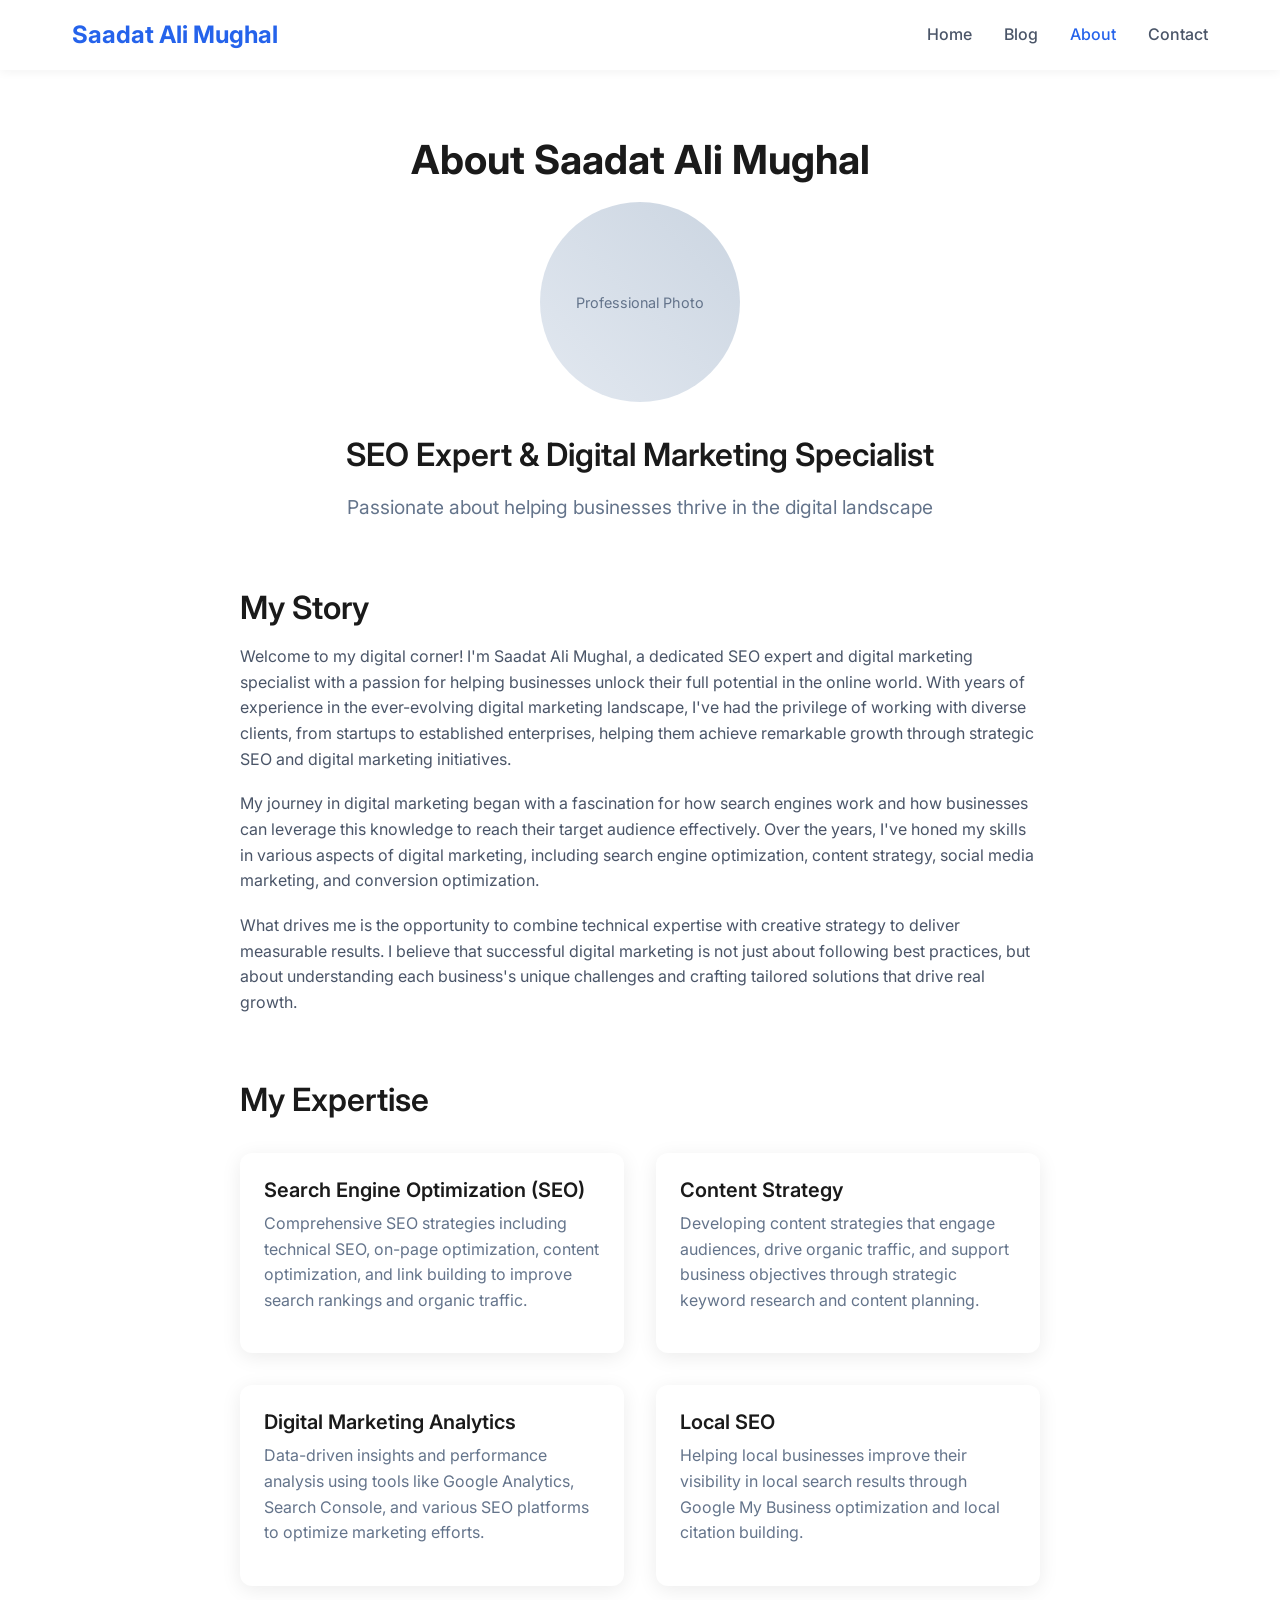
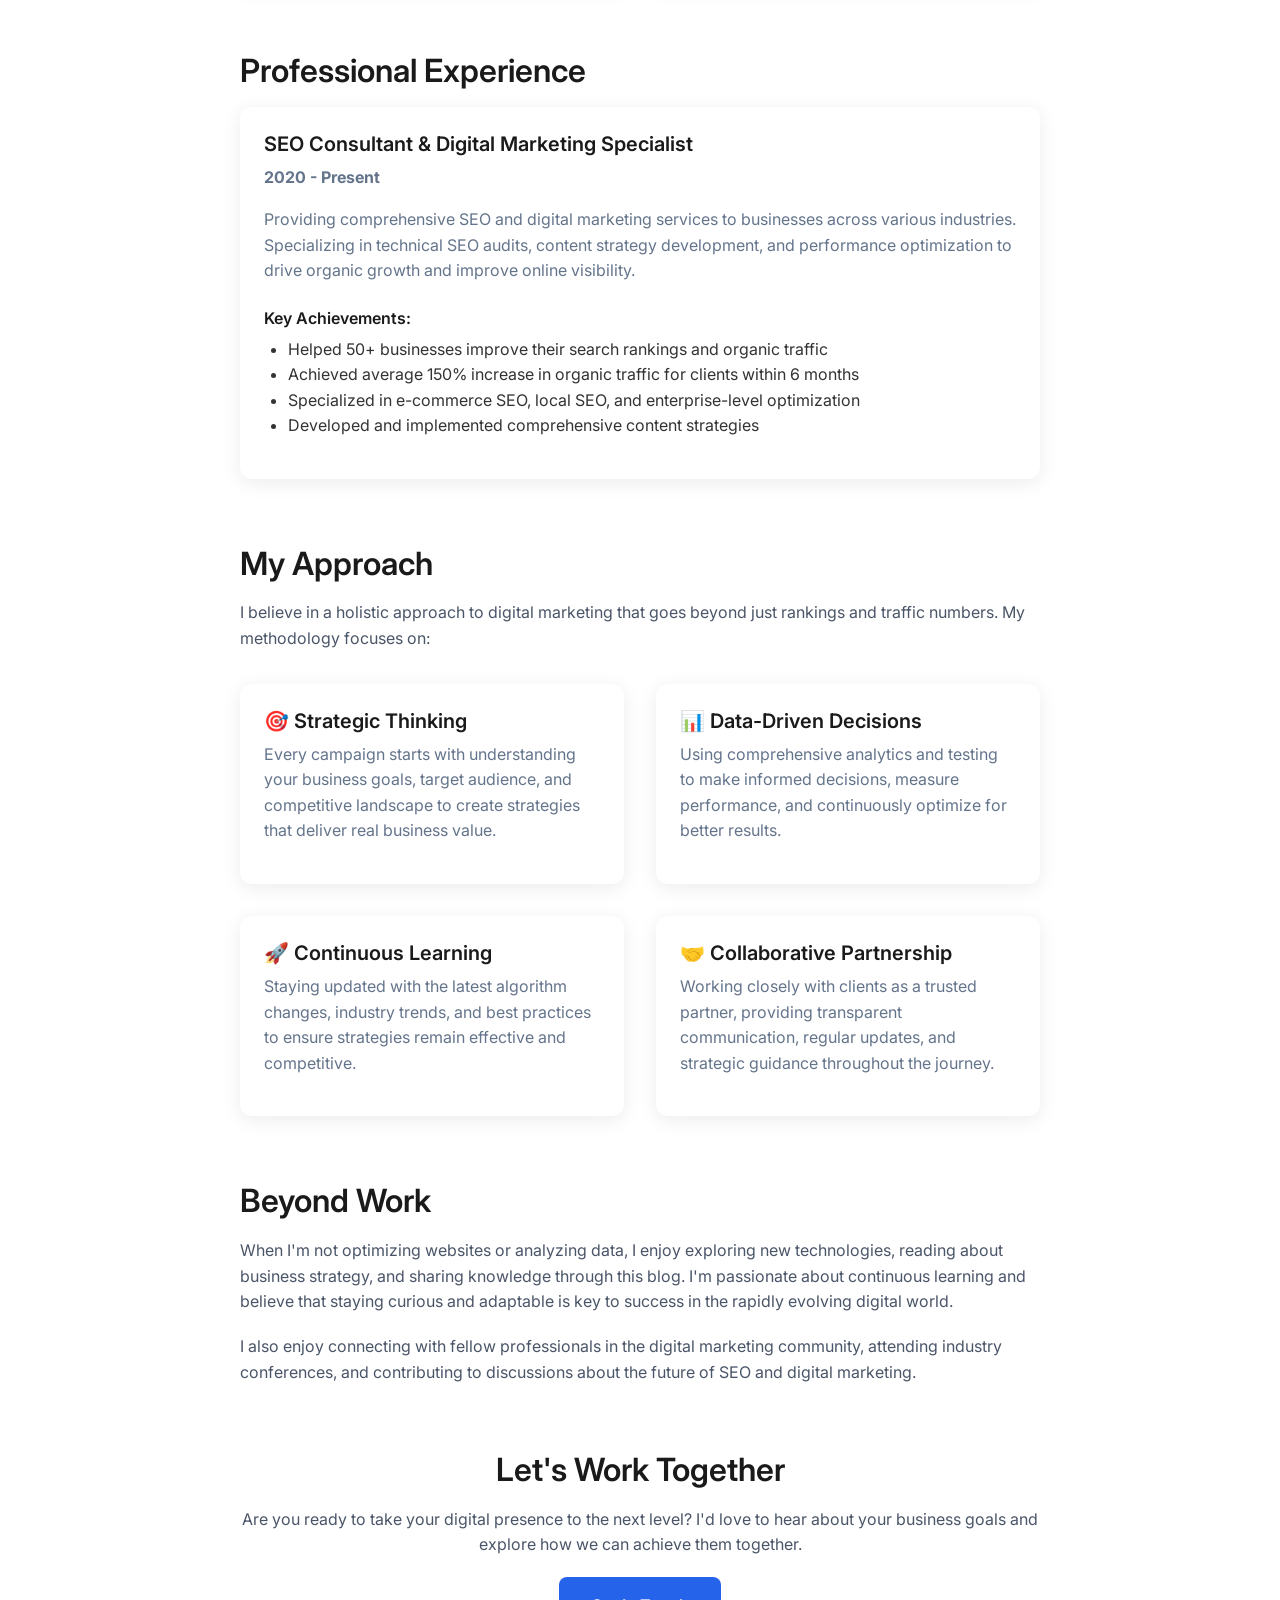
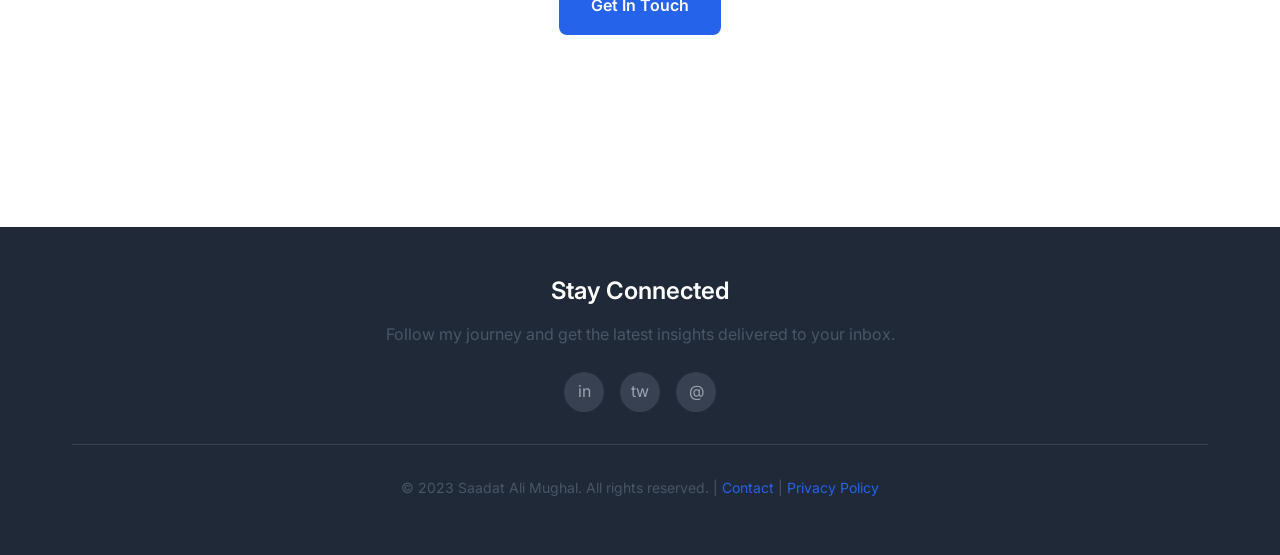
==== about.html @ 96bb64db "Create complete modern blogging website with SEO-friendly structure Co-authored-by: saadatseo <21730" ====
<!DOCTYPE html>
<html lang="en">
<head>
    <meta charset="UTF-8">
    <meta name="viewport" content="width=device-width, initial-scale=1.0">
    <meta name="description" content="About Saadat Ali Mughal - SEO Expert and Digital Marketing Specialist. Learn about my professional journey, expertise, and passion for helping businesses grow online.">
    <meta name="keywords" content="Saadat Ali Mughal, SEO expert, digital marketing specialist, about, professional biography">
    <meta name="author" content="Saadat Ali Mughal">
    
    <!-- Open Graph Meta Tags -->
    <meta property="og:title" content="About Saadat Ali Mughal - SEO Expert & Digital Marketing Specialist">
    <meta property="og:description" content="Learn about my professional journey, expertise in SEO and digital marketing, and passion for helping businesses succeed online.">
    <meta property="og:type" content="profile">
    <meta property="og:url" content="https://saadatseo.com/about.html">
    
    <title>About Saadat Ali Mughal - SEO Expert & Digital Marketing Specialist</title>
    
    <!-- Google Fonts -->
    <link rel="preconnect" href="https://fonts.googleapis.com">
    <link rel="preconnect" href="https://fonts.gstatic.com" crossorigin>
    <link href="https://fonts.googleapis.com/css2?family=Inter:wght@300;400;500;600;700&display=swap" rel="stylesheet">
    
    <!-- CSS -->
    <link rel="stylesheet" href="css/main.css">
    
    <!-- Favicon -->
    <link rel="icon" type="image/x-icon" href="/assets/images/favicon.ico">
</head>
<body>
    <!-- Header -->
    <header class="header">
        <div class="container">
            <div class="header-content">
                <div class="logo">
                    <a href="index.html">Saadat Ali Mughal</a>
                </div>
                <nav class="nav">
                    <a href="index.html">Home</a>
                    <a href="blog/index.html">Blog</a>
                    <a href="about.html" class="active">About</a>
                    <a href="contact.html">Contact</a>
                </nav>
                <button class="menu-toggle" aria-label="Toggle menu">☰</button>
            </div>
        </div>
    </header>

    <!-- Main Content -->
    <main class="main-content">
        <div class="container">
            <div class="content-wrapper">
                <h1 class="text-center">About Saadat Ali Mughal</h1>
                
                <!-- Hero Section -->
                <section class="section">
                    <div class="text-center mb-4">
                        <div style="width: 200px; height: 200px; background: linear-gradient(45deg, #e2e8f0, #cbd5e1); border-radius: 50%; margin: 0 auto 2rem; display: flex; align-items: center; justify-content: center; color: #64748b; font-size: 0.9rem;">
                            Professional Photo
                        </div>
                        <h2>SEO Expert & Digital Marketing Specialist</h2>
                        <p style="font-size: 1.2rem; color: #64748b;">Passionate about helping businesses thrive in the digital landscape</p>
                    </div>
                </section>

                <!-- Biography -->
                <section class="section">
                    <h2>My Story</h2>
                    <p>Welcome to my digital corner! I'm Saadat Ali Mughal, a dedicated SEO expert and digital marketing specialist with a passion for helping businesses unlock their full potential in the online world. With years of experience in the ever-evolving digital marketing landscape, I've had the privilege of working with diverse clients, from startups to established enterprises, helping them achieve remarkable growth through strategic SEO and digital marketing initiatives.</p>
                    
                    <p>My journey in digital marketing began with a fascination for how search engines work and how businesses can leverage this knowledge to reach their target audience effectively. Over the years, I've honed my skills in various aspects of digital marketing, including search engine optimization, content strategy, social media marketing, and conversion optimization.</p>
                    
                    <p>What drives me is the opportunity to combine technical expertise with creative strategy to deliver measurable results. I believe that successful digital marketing is not just about following best practices, but about understanding each business's unique challenges and crafting tailored solutions that drive real growth.</p>
                </section>

                <!-- Expertise -->
                <section class="section">
                    <h2>My Expertise</h2>
                    <div class="blog-grid">
                        <div class="blog-card">
                            <div class="blog-card-content">
                                <h3>Search Engine Optimization (SEO)</h3>
                                <p>Comprehensive SEO strategies including technical SEO, on-page optimization, content optimization, and link building to improve search rankings and organic traffic.</p>
                            </div>
                        </div>
                        
                        <div class="blog-card">
                            <div class="blog-card-content">
                                <h3>Content Strategy</h3>
                                <p>Developing content strategies that engage audiences, drive organic traffic, and support business objectives through strategic keyword research and content planning.</p>
                            </div>
                        </div>
                        
                        <div class="blog-card">
                            <div class="blog-card-content">
                                <h3>Digital Marketing Analytics</h3>
                                <p>Data-driven insights and performance analysis using tools like Google Analytics, Search Console, and various SEO platforms to optimize marketing efforts.</p>
                            </div>
                        </div>
                        
                        <div class="blog-card">
                            <div class="blog-card-content">
                                <h3>Local SEO</h3>
                                <p>Helping local businesses improve their visibility in local search results through Google My Business optimization and local citation building.</p>
                            </div>
                        </div>
                    </div>
                </section>

                <!-- Experience -->
                <section class="section">
                    <h2>Professional Experience</h2>
                    <div class="blog-card">
                        <div class="blog-card-content">
                            <h3>SEO Consultant & Digital Marketing Specialist</h3>
                            <p><strong>2020 - Present</strong></p>
                            <p>Providing comprehensive SEO and digital marketing services to businesses across various industries. Specializing in technical SEO audits, content strategy development, and performance optimization to drive organic growth and improve online visibility.</p>
                            
                            <h4 style="margin-top: 1.5rem; margin-bottom: 0.5rem;">Key Achievements:</h4>
                            <ul style="margin-left: 1.5rem; margin-bottom: 1rem;">
                                <li>Helped 50+ businesses improve their search rankings and organic traffic</li>
                                <li>Achieved average 150% increase in organic traffic for clients within 6 months</li>
                                <li>Specialized in e-commerce SEO, local SEO, and enterprise-level optimization</li>
                                <li>Developed and implemented comprehensive content strategies</li>
                            </ul>
                        </div>
                    </div>
                </section>

                <!-- Philosophy -->
                <section class="section">
                    <h2>My Approach</h2>
                    <p>I believe in a holistic approach to digital marketing that goes beyond just rankings and traffic numbers. My methodology focuses on:</p>
                    
                    <div class="blog-grid">
                        <div class="blog-card">
                            <div class="blog-card-content">
                                <h3>🎯 Strategic Thinking</h3>
                                <p>Every campaign starts with understanding your business goals, target audience, and competitive landscape to create strategies that deliver real business value.</p>
                            </div>
                        </div>
                        
                        <div class="blog-card">
                            <div class="blog-card-content">
                                <h3>📊 Data-Driven Decisions</h3>
                                <p>Using comprehensive analytics and testing to make informed decisions, measure performance, and continuously optimize for better results.</p>
                            </div>
                        </div>
                        
                        <div class="blog-card">
                            <div class="blog-card-content">
                                <h3>🚀 Continuous Learning</h3>
                                <p>Staying updated with the latest algorithm changes, industry trends, and best practices to ensure strategies remain effective and competitive.</p>
                            </div>
                        </div>
                        
                        <div class="blog-card">
                            <div class="blog-card-content">
                                <h3>🤝 Collaborative Partnership</h3>
                                <p>Working closely with clients as a trusted partner, providing transparent communication, regular updates, and strategic guidance throughout the journey.</p>
                            </div>
                        </div>
                    </div>
                </section>

                <!-- Personal Interests -->
                <section class="section">
                    <h2>Beyond Work</h2>
                    <p>When I'm not optimizing websites or analyzing data, I enjoy exploring new technologies, reading about business strategy, and sharing knowledge through this blog. I'm passionate about continuous learning and believe that staying curious and adaptable is key to success in the rapidly evolving digital world.</p>
                    
                    <p>I also enjoy connecting with fellow professionals in the digital marketing community, attending industry conferences, and contributing to discussions about the future of SEO and digital marketing.</p>
                </section>

                <!-- Call to Action -->
                <section class="section text-center">
                    <h2>Let's Work Together</h2>
                    <p>Are you ready to take your digital presence to the next level? I'd love to hear about your business goals and explore how we can achieve them together.</p>
                    <a href="contact.html" class="cta-button">Get In Touch</a>
                </section>
            </div>
        </div>
    </main>

    <!-- Footer -->
    <footer class="footer">
        <div class="container">
            <div class="footer-content">
                <h3>Stay Connected</h3>
                <p>Follow my journey and get the latest insights delivered to your inbox.</p>
                
                <div class="social-links">
                    <a href="https://linkedin.com/in/saadatseo" target="_blank" aria-label="LinkedIn">in</a>
                    <a href="https://twitter.com/saadatseo" target="_blank" aria-label="Twitter">tw</a>
                    <a href="mailto:contact@saadatseo.com" aria-label="Email">@</a>
                </div>
                
                <div class="footer-bottom">
                    <p>&copy; 2023 Saadat Ali Mughal. All rights reserved. | <a href="contact.html">Contact</a> | <a href="#">Privacy Policy</a></p>
                </div>
            </div>
        </div>
    </footer>

    <!-- JavaScript -->
    <script src="js/main.js"></script>
</body>
</html>
---- css/main.css ----
/* Modern Blogging Website CSS for Saadat Ali Mughal */

/* CSS Reset and Base Styles */
* {
    margin: 0;
    padding: 0;
    box-sizing: border-box;
}

html {
    font-size: 16px;
    scroll-behavior: smooth;
}

body {
    font-family: 'Inter', -apple-system, BlinkMacSystemFont, 'Segoe UI', Roboto, sans-serif;
    line-height: 1.6;
    color: #333;
    background-color: #ffffff;
}

/* Typography */
h1, h2, h3, h4, h5, h6 {
    font-weight: 600;
    line-height: 1.3;
    margin-bottom: 1rem;
    color: #1a1a1a;
}

h1 {
    font-size: 2.5rem;
    font-weight: 700;
}

h2 {
    font-size: 2rem;
}

h3 {
    font-size: 1.5rem;
}

p {
    margin-bottom: 1.2rem;
    color: #4a5568;
}

a {
    color: #2563eb;
    text-decoration: none;
    transition: color 0.3s ease;
}

a:hover {
    color: #1d4ed8;
}

/* Container and Layout */
.container {
    max-width: 1200px;
    margin: 0 auto;
    padding: 0 2rem;
}

.content-wrapper {
    max-width: 800px;
    margin: 0 auto;
}

/* Header */
.header {
    background: #ffffff;
    box-shadow: 0 2px 10px rgba(0, 0, 0, 0.05);
    position: sticky;
    top: 0;
    z-index: 100;
}

.header-content {
    display: flex;
    justify-content: space-between;
    align-items: center;
    padding: 1rem 0;
}

.logo {
    font-size: 1.5rem;
    font-weight: 700;
    color: #1a1a1a;
}

.nav {
    display: flex;
    gap: 2rem;
}

.nav a {
    color: #4a5568;
    font-weight: 500;
    transition: color 0.3s ease;
}

.nav a:hover,
.nav a.active {
    color: #2563eb;
}

/* Mobile Menu */
.menu-toggle {
    display: none;
    background: none;
    border: none;
    font-size: 1.5rem;
    cursor: pointer;
    color: #4a5568;
}

/* Hero Section */
.hero {
    padding: 4rem 0;
    text-align: center;
    background: linear-gradient(135deg, #f8fafc 0%, #e2e8f0 100%);
}

.hero h1 {
    margin-bottom: 1.5rem;
    color: #1a1a1a;
}

.hero p {
    font-size: 1.25rem;
    margin-bottom: 2rem;
    color: #64748b;
}

.cta-button {
    display: inline-block;
    background: #2563eb;
    color: white;
    padding: 1rem 2rem;
    border-radius: 0.5rem;
    font-weight: 600;
    transition: background 0.3s ease;
}

.cta-button:hover {
    background: #1d4ed8;
    color: white;
}

/* Main Content */
.main-content {
    padding: 4rem 0;
}

.section {
    margin-bottom: 4rem;
}

/* Blog Grid */
.blog-grid {
    display: grid;
    grid-template-columns: repeat(auto-fit, minmax(300px, 1fr));
    gap: 2rem;
    margin-top: 2rem;
}

.blog-card {
    background: white;
    border-radius: 0.75rem;
    box-shadow: 0 4px 20px rgba(0, 0, 0, 0.08);
    overflow: hidden;
    transition: transform 0.3s ease, box-shadow 0.3s ease;
}

.blog-card:hover {
    transform: translateY(-5px);
    box-shadow: 0 8px 30px rgba(0, 0, 0, 0.12);
}

.blog-card-image {
    width: 100%;
    height: 200px;
    background: linear-gradient(45deg, #f8fafc, #e2e8f0);
    display: flex;
    align-items: center;
    justify-content: center;
    color: #64748b;
    font-size: 0.9rem;
}

.blog-card-content {
    padding: 1.5rem;
}

.blog-card h3 {
    margin-bottom: 0.5rem;
    font-size: 1.25rem;
}

.blog-card p {
    color: #64748b;
    margin-bottom: 1rem;
}

.blog-meta {
    display: flex;
    justify-content: space-between;
    align-items: center;
    font-size: 0.875rem;
    color: #94a3b8;
}

.category-tag {
    background: #e2e8f0;
    color: #475569;
    padding: 0.25rem 0.75rem;
    border-radius: 1rem;
    font-size: 0.75rem;
    font-weight: 500;
}

/* Category Colors */
.category-tech { background: #dbeafe; color: #1e40af; }
.category-lifestyle { background: #fef3c7; color: #92400e; }
.category-business { background: #d1fae5; color: #065f46; }
.category-personal { background: #ede9fe; color: #6b21a8; }

/* Contact Form */
.contact-form {
    max-width: 600px;
    margin: 0 auto;
}

.form-group {
    margin-bottom: 1.5rem;
}

.form-group label {
    display: block;
    margin-bottom: 0.5rem;
    font-weight: 500;
    color: #374151;
}

.form-control {
    width: 100%;
    padding: 0.75rem;
    border: 2px solid #e5e7eb;
    border-radius: 0.5rem;
    font-size: 1rem;
    transition: border-color 0.3s ease;
}

.form-control:focus {
    outline: none;
    border-color: #2563eb;
}

textarea.form-control {
    resize: vertical;
    min-height: 120px;
}

.btn {
    background: #2563eb;
    color: white;
    padding: 0.75rem 2rem;
    border: none;
    border-radius: 0.5rem;
    font-size: 1rem;
    font-weight: 600;
    cursor: pointer;
    transition: background 0.3s ease;
}

.btn:hover {
    background: #1d4ed8;
}

/* Footer */
.footer {
    background: #1f2937;
    color: #9ca3af;
    padding: 3rem 0 2rem;
    margin-top: 4rem;
}

.footer-content {
    text-align: center;
}

.footer h3 {
    color: white;
    margin-bottom: 1rem;
}

.footer p {
    margin-bottom: 1.5rem;
}

.social-links {
    display: flex;
    justify-content: center;
    gap: 1rem;
    margin-bottom: 2rem;
}

.social-links a {
    display: inline-block;
    width: 40px;
    height: 40px;
    background: #374151;
    border-radius: 50%;
    display: flex;
    align-items: center;
    justify-content: center;
    color: #9ca3af;
    transition: background 0.3s ease;
}

.social-links a:hover {
    background: #2563eb;
    color: white;
}

.footer-bottom {
    border-top: 1px solid #374151;
    margin-top: 2rem;
    padding-top: 2rem;
    text-align: center;
    font-size: 0.875rem;
}

/* Responsive Design */
@media (max-width: 768px) {
    .container {
        padding: 0 1rem;
    }
    
    .header-content {
        flex-wrap: wrap;
    }
    
    .nav {
        display: none;
        width: 100%;
        flex-direction: column;
        gap: 1rem;
        padding-top: 1rem;
    }
    
    .nav.active {
        display: flex;
    }
    
    .menu-toggle {
        display: block;
    }
    
    .hero {
        padding: 2rem 0;
    }
    
    .hero h1 {
        font-size: 2rem;
    }
    
    .hero p {
        font-size: 1.1rem;
    }
    
    .main-content {
        padding: 2rem 0;
    }
    
    .blog-grid {
        grid-template-columns: 1fr;
        gap: 1.5rem;
    }
    
    .social-links {
        flex-wrap: wrap;
    }
}

@media (max-width: 480px) {
    .hero h1 {
        font-size: 1.75rem;
    }
    
    h1 {
        font-size: 2rem;
    }
    
    h2 {
        font-size: 1.5rem;
    }
    
    .blog-card-content {
        padding: 1rem;
    }
}

/* Utility Classes */
.text-center { text-align: center; }
.mb-2 { margin-bottom: 1rem; }
.mb-4 { margin-bottom: 2rem; }
.mt-4 { margin-top: 2rem; }
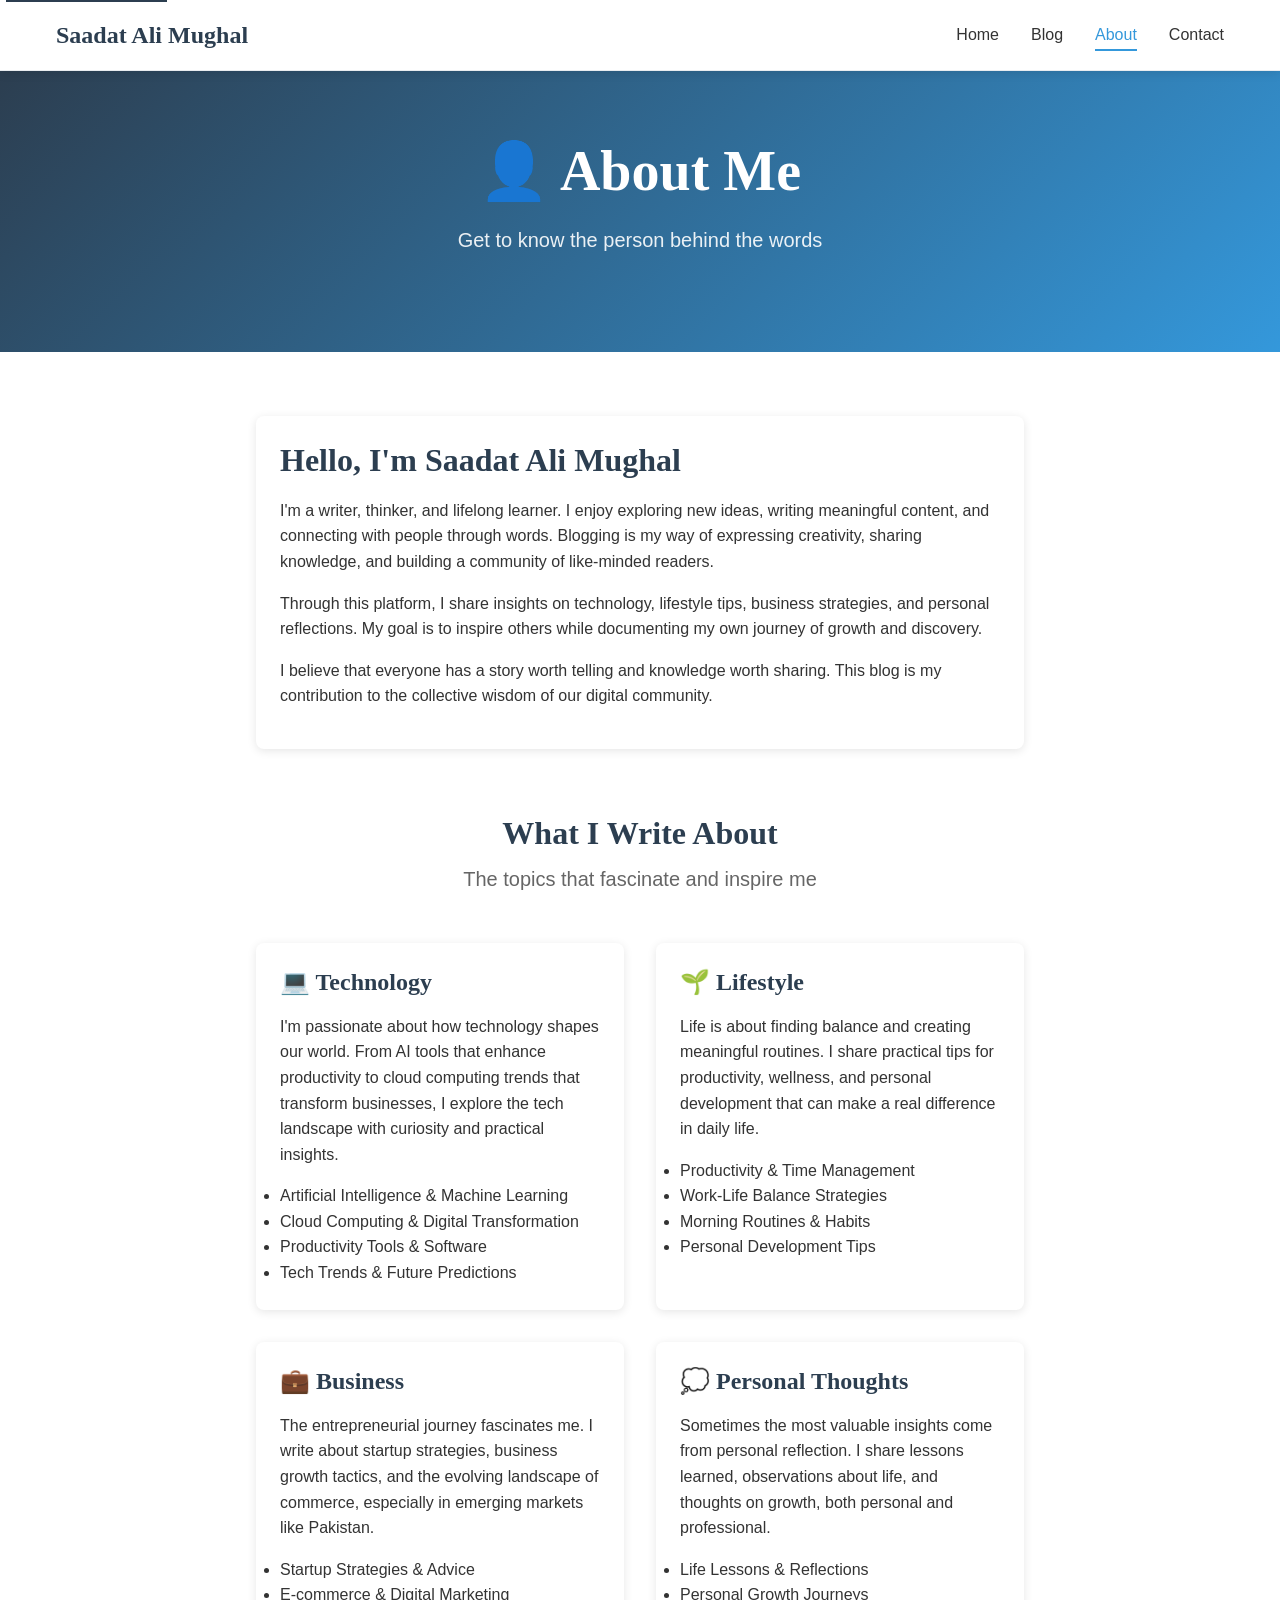
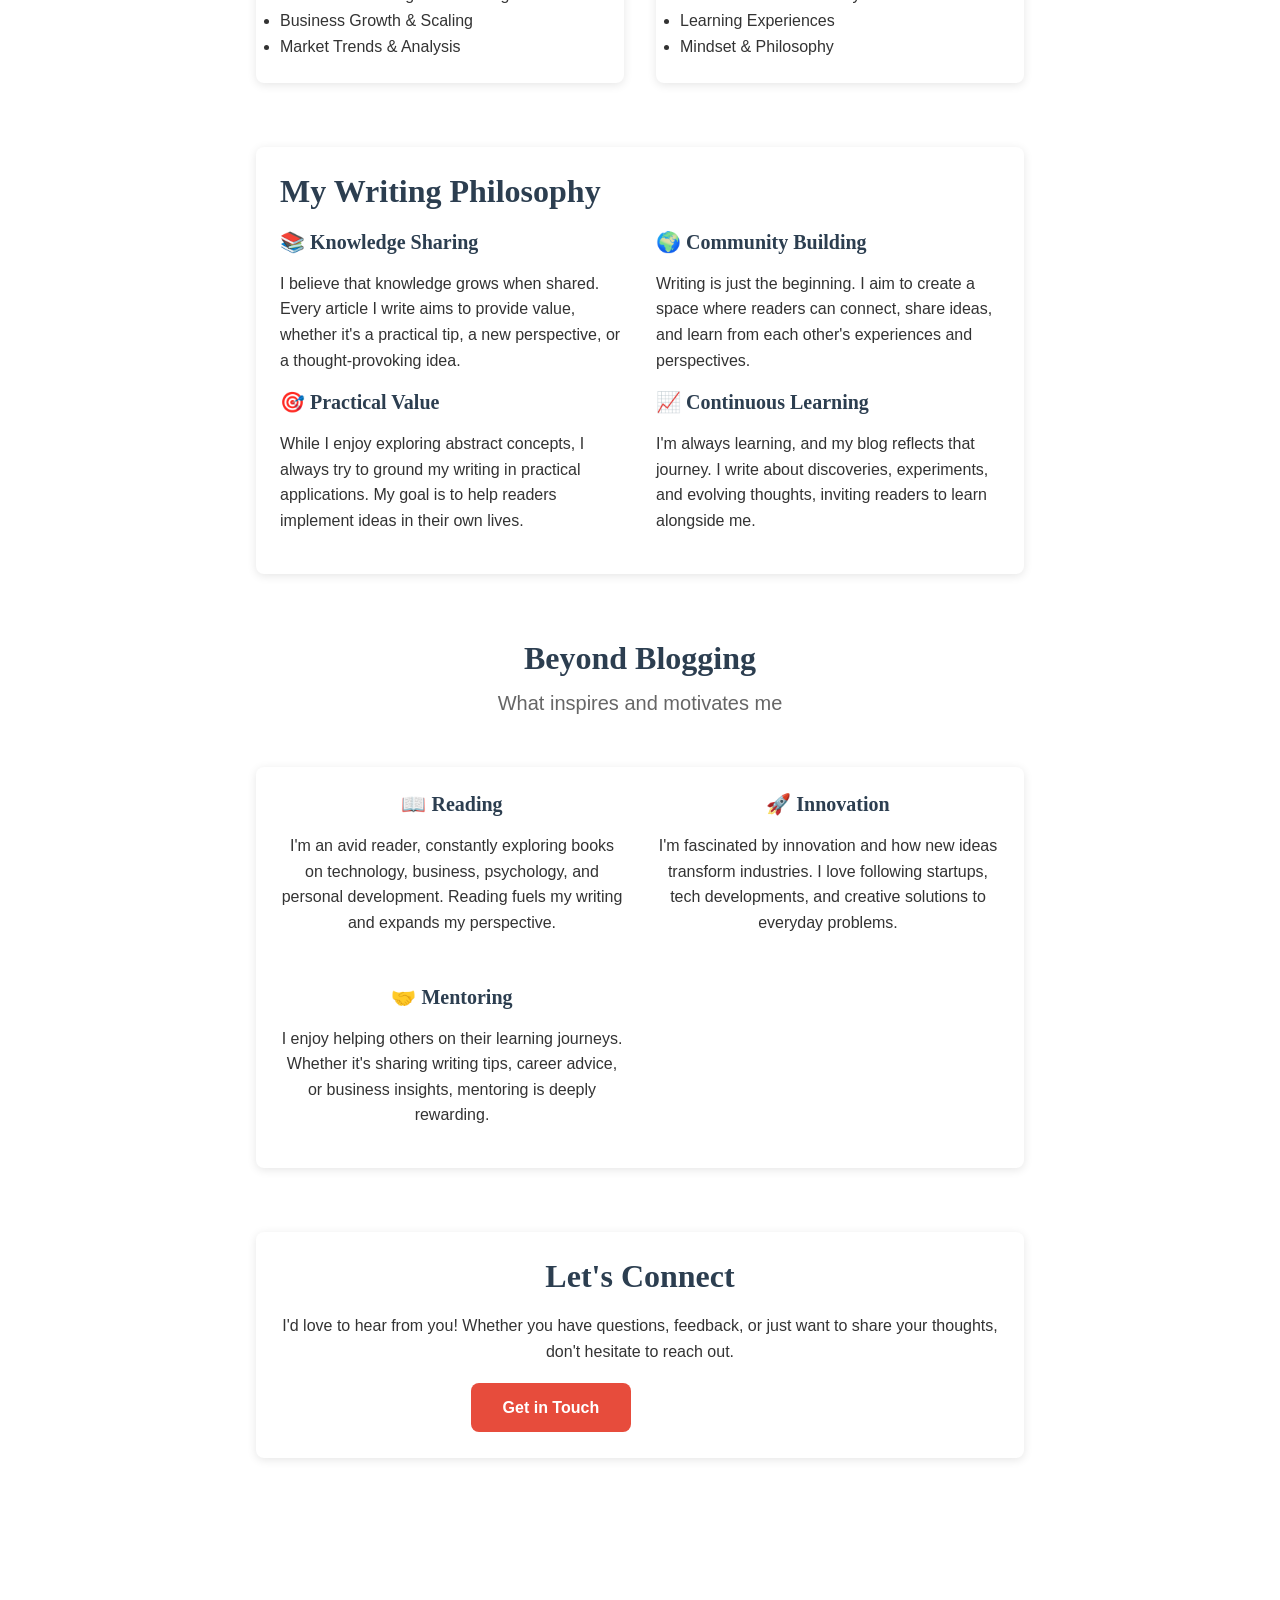
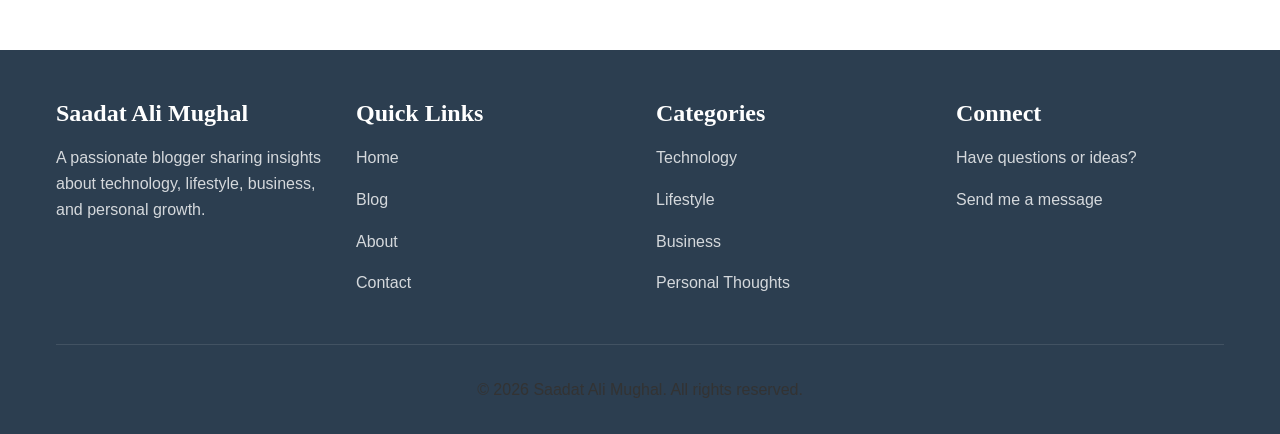
==== commit 3aa60542: "Complete modern blogging website for Saadat Ali Mughal Co-authored-by: saadatseo <217303013+saadatse" ====
--- a/about.html
+++ b/about.html
@@ -3,180 +3,203 @@
 <head>
     <meta charset="UTF-8">
     <meta name="viewport" content="width=device-width, initial-scale=1.0">
-    <meta name="description" content="About Saadat Ali Mughal - SEO Expert and Digital Marketing Specialist. Learn about my professional journey, expertise, and passion for helping businesses grow online.">
-    <meta name="keywords" content="Saadat Ali Mughal, SEO expert, digital marketing specialist, about, professional biography">
+    <meta name="description" content="Learn about Saadat Ali Mughal - A writer, thinker, and lifelong learner passionate about sharing knowledge and building community through blogging.">
+    <meta name="keywords" content="Saadat Ali Mughal, about, biography, writer, blogger, Pakistan">
     <meta name="author" content="Saadat Ali Mughal">
     
     <!-- Open Graph Meta Tags -->
-    <meta property="og:title" content="About Saadat Ali Mughal - SEO Expert & Digital Marketing Specialist">
-    <meta property="og:description" content="Learn about my professional journey, expertise in SEO and digital marketing, and passion for helping businesses succeed online.">
-    <meta property="og:type" content="profile">
-    <meta property="og:url" content="https://saadatseo.com/about.html">
-    
-    <title>About Saadat Ali Mughal - SEO Expert & Digital Marketing Specialist</title>
-    
-    <!-- Google Fonts -->
-    <link rel="preconnect" href="https://fonts.googleapis.com">
-    <link rel="preconnect" href="https://fonts.gstatic.com" crossorigin>
-    <link href="https://fonts.googleapis.com/css2?family=Inter:wght@300;400;500;600;700&display=swap" rel="stylesheet">
-    
-    <!-- CSS -->
-    <link rel="stylesheet" href="css/main.css">
-    
-    <!-- Favicon -->
-    <link rel="icon" type="image/x-icon" href="/assets/images/favicon.ico">
+    <meta property="og:title" content="👤 About Saadat Ali Mughal">
+    <meta property="og:description" content="Learn about Saadat Ali Mughal - A writer, thinker, and lifelong learner passionate about sharing knowledge and building community.">
+    <meta property="og:type" content="website">
+    
+    <!-- Twitter Card Meta Tags -->
+    <meta name="twitter:card" content="summary">
+    <meta name="twitter:title" content="👤 About Saadat Ali Mughal">
+    <meta name="twitter:description" content="Learn about Saadat Ali Mughal - A writer, thinker, and lifelong learner passionate about sharing knowledge and building community.">
+    
+    <title>👤 About Me - Saadat Ali Mughal</title>
+    <link rel="stylesheet" href="css/style.css">
 </head>
 <body>
+    <!-- Skip to main content for accessibility -->
+    <a href="#main" class="skip-link">Skip to main content</a>
+    
     <!-- Header -->
     <header class="header">
         <div class="container">
-            <div class="header-content">
-                <div class="logo">
-                    <a href="index.html">Saadat Ali Mughal</a>
-                </div>
-                <nav class="nav">
-                    <a href="index.html">Home</a>
-                    <a href="blog/index.html">Blog</a>
-                    <a href="about.html" class="active">About</a>
-                    <a href="contact.html">Contact</a>
-                </nav>
-                <button class="menu-toggle" aria-label="Toggle menu">☰</button>
-            </div>
+            <nav class="nav">
+                <a href="index.html" class="logo">Saadat Ali Mughal</a>
+                
+                <!-- Mobile menu toggle -->
+                <button class="nav-toggle" aria-label="Toggle mobile menu">
+                    <span></span>
+                    <span></span>
+                    <span></span>
+                </button>
+                
+                <!-- Navigation menu -->
+                <ul class="nav-menu">
+                    <li><a href="index.html" class="nav-link">Home</a></li>
+                    <li><a href="blog.html" class="nav-link">Blog</a></li>
+                    <li><a href="about.html" class="nav-link">About</a></li>
+                    <li><a href="contact.html" class="nav-link">Contact</a></li>
+                </ul>
+            </nav>
         </div>
     </header>
 
+    <!-- Hero Section -->
+    <section class="hero">
+        <div class="container">
+            <h1>👤 About Me</h1>
+            <p>Get to know the person behind the words</p>
+        </div>
+    </section>
+
     <!-- Main Content -->
-    <main class="main-content">
-        <div class="container">
-            <div class="content-wrapper">
-                <h1 class="text-center">About Saadat Ali Mughal</h1>
-                
-                <!-- Hero Section -->
-                <section class="section">
-                    <div class="text-center mb-4">
-                        <div style="width: 200px; height: 200px; background: linear-gradient(45deg, #e2e8f0, #cbd5e1); border-radius: 50%; margin: 0 auto 2rem; display: flex; align-items: center; justify-content: center; color: #64748b; font-size: 0.9rem;">
-                            Professional Photo
-                        </div>
-                        <h2>SEO Expert & Digital Marketing Specialist</h2>
-                        <p style="font-size: 1.2rem; color: #64748b;">Passionate about helping businesses thrive in the digital landscape</p>
-                    </div>
-                </section>
-
-                <!-- Biography -->
-                <section class="section">
-                    <h2>My Story</h2>
-                    <p>Welcome to my digital corner! I'm Saadat Ali Mughal, a dedicated SEO expert and digital marketing specialist with a passion for helping businesses unlock their full potential in the online world. With years of experience in the ever-evolving digital marketing landscape, I've had the privilege of working with diverse clients, from startups to established enterprises, helping them achieve remarkable growth through strategic SEO and digital marketing initiatives.</p>
+    <main id="main" class="main">
+        <div class="container-sm">
+            <!-- Bio Section -->
+            <section class="section">
+                <div class="card">
+                    <div class="card-body">
+                        <h2>Hello, I'm Saadat Ali Mughal</h2>
+                        <p>I'm a writer, thinker, and lifelong learner. I enjoy exploring new ideas, writing meaningful content, and connecting with people through words. Blogging is my way of expressing creativity, sharing knowledge, and building a community of like-minded readers.</p>
+                        
+                        <p>Through this platform, I share insights on technology, lifestyle tips, business strategies, and personal reflections. My goal is to inspire others while documenting my own journey of growth and discovery.</p>
+                        
+                        <p>I believe that everyone has a story worth telling and knowledge worth sharing. This blog is my contribution to the collective wisdom of our digital community.</p>
+                    </div>
+                </div>
+            </section>
+
+            <!-- What I Write About -->
+            <section class="section">
+                <div class="section-title">
+                    <h2>What I Write About</h2>
+                    <p class="section-subtitle">The topics that fascinate and inspire me</p>
+                </div>
+                
+                <div class="grid grid-2">
+                    <div class="card">
+                        <div class="card-body">
+                            <h3>💻 Technology</h3>
+                            <p>I'm passionate about how technology shapes our world. From AI tools that enhance productivity to cloud computing trends that transform businesses, I explore the tech landscape with curiosity and practical insights.</p>
+                            <ul>
+                                <li>Artificial Intelligence & Machine Learning</li>
+                                <li>Cloud Computing & Digital Transformation</li>
+                                <li>Productivity Tools & Software</li>
+                                <li>Tech Trends & Future Predictions</li>
+                            </ul>
+                        </div>
+                    </div>
                     
-                    <p>My journey in digital marketing began with a fascination for how search engines work and how businesses can leverage this knowledge to reach their target audience effectively. Over the years, I've honed my skills in various aspects of digital marketing, including search engine optimization, content strategy, social media marketing, and conversion optimization.</p>
+                    <div class="card">
+                        <div class="card-body">
+                            <h3>🌱 Lifestyle</h3>
+                            <p>Life is about finding balance and creating meaningful routines. I share practical tips for productivity, wellness, and personal development that can make a real difference in daily life.</p>
+                            <ul>
+                                <li>Productivity & Time Management</li>
+                                <li>Work-Life Balance Strategies</li>
+                                <li>Morning Routines & Habits</li>
+                                <li>Personal Development Tips</li>
+                            </ul>
+                        </div>
+                    </div>
                     
-                    <p>What drives me is the opportunity to combine technical expertise with creative strategy to deliver measurable results. I believe that successful digital marketing is not just about following best practices, but about understanding each business's unique challenges and crafting tailored solutions that drive real growth.</p>
-                </section>
-
-                <!-- Expertise -->
-                <section class="section">
-                    <h2>My Expertise</h2>
-                    <div class="blog-grid">
-                        <div class="blog-card">
-                            <div class="blog-card-content">
-                                <h3>Search Engine Optimization (SEO)</h3>
-                                <p>Comprehensive SEO strategies including technical SEO, on-page optimization, content optimization, and link building to improve search rankings and organic traffic.</p>
-                            </div>
-                        </div>
-                        
-                        <div class="blog-card">
-                            <div class="blog-card-content">
-                                <h3>Content Strategy</h3>
-                                <p>Developing content strategies that engage audiences, drive organic traffic, and support business objectives through strategic keyword research and content planning.</p>
-                            </div>
-                        </div>
-                        
-                        <div class="blog-card">
-                            <div class="blog-card-content">
-                                <h3>Digital Marketing Analytics</h3>
-                                <p>Data-driven insights and performance analysis using tools like Google Analytics, Search Console, and various SEO platforms to optimize marketing efforts.</p>
-                            </div>
-                        </div>
-                        
-                        <div class="blog-card">
-                            <div class="blog-card-content">
-                                <h3>Local SEO</h3>
-                                <p>Helping local businesses improve their visibility in local search results through Google My Business optimization and local citation building.</p>
-                            </div>
-                        </div>
-                    </div>
-                </section>
-
-                <!-- Experience -->
-                <section class="section">
-                    <h2>Professional Experience</h2>
-                    <div class="blog-card">
-                        <div class="blog-card-content">
-                            <h3>SEO Consultant & Digital Marketing Specialist</h3>
-                            <p><strong>2020 - Present</strong></p>
-                            <p>Providing comprehensive SEO and digital marketing services to businesses across various industries. Specializing in technical SEO audits, content strategy development, and performance optimization to drive organic growth and improve online visibility.</p>
-                            
-                            <h4 style="margin-top: 1.5rem; margin-bottom: 0.5rem;">Key Achievements:</h4>
-                            <ul style="margin-left: 1.5rem; margin-bottom: 1rem;">
-                                <li>Helped 50+ businesses improve their search rankings and organic traffic</li>
-                                <li>Achieved average 150% increase in organic traffic for clients within 6 months</li>
-                                <li>Specialized in e-commerce SEO, local SEO, and enterprise-level optimization</li>
-                                <li>Developed and implemented comprehensive content strategies</li>
-                            </ul>
-                        </div>
-                    </div>
-                </section>
-
-                <!-- Philosophy -->
-                <section class="section">
-                    <h2>My Approach</h2>
-                    <p>I believe in a holistic approach to digital marketing that goes beyond just rankings and traffic numbers. My methodology focuses on:</p>
+                    <div class="card">
+                        <div class="card-body">
+                            <h3>💼 Business</h3>
+                            <p>The entrepreneurial journey fascinates me. I write about startup strategies, business growth tactics, and the evolving landscape of commerce, especially in emerging markets like Pakistan.</p>
+                            <ul>
+                                <li>Startup Strategies & Advice</li>
+                                <li>E-commerce & Digital Marketing</li>
+                                <li>Business Growth & Scaling</li>
+                                <li>Market Trends & Analysis</li>
+                            </ul>
+                        </div>
+                    </div>
                     
-                    <div class="blog-grid">
-                        <div class="blog-card">
-                            <div class="blog-card-content">
-                                <h3>🎯 Strategic Thinking</h3>
-                                <p>Every campaign starts with understanding your business goals, target audience, and competitive landscape to create strategies that deliver real business value.</p>
-                            </div>
-                        </div>
-                        
-                        <div class="blog-card">
-                            <div class="blog-card-content">
-                                <h3>📊 Data-Driven Decisions</h3>
-                                <p>Using comprehensive analytics and testing to make informed decisions, measure performance, and continuously optimize for better results.</p>
-                            </div>
-                        </div>
-                        
-                        <div class="blog-card">
-                            <div class="blog-card-content">
-                                <h3>🚀 Continuous Learning</h3>
-                                <p>Staying updated with the latest algorithm changes, industry trends, and best practices to ensure strategies remain effective and competitive.</p>
-                            </div>
-                        </div>
-                        
-                        <div class="blog-card">
-                            <div class="blog-card-content">
-                                <h3>🤝 Collaborative Partnership</h3>
-                                <p>Working closely with clients as a trusted partner, providing transparent communication, regular updates, and strategic guidance throughout the journey.</p>
-                            </div>
-                        </div>
-                    </div>
-                </section>
-
-                <!-- Personal Interests -->
-                <section class="section">
-                    <h2>Beyond Work</h2>
-                    <p>When I'm not optimizing websites or analyzing data, I enjoy exploring new technologies, reading about business strategy, and sharing knowledge through this blog. I'm passionate about continuous learning and believe that staying curious and adaptable is key to success in the rapidly evolving digital world.</p>
-                    
-                    <p>I also enjoy connecting with fellow professionals in the digital marketing community, attending industry conferences, and contributing to discussions about the future of SEO and digital marketing.</p>
-                </section>
-
-                <!-- Call to Action -->
-                <section class="section text-center">
-                    <h2>Let's Work Together</h2>
-                    <p>Are you ready to take your digital presence to the next level? I'd love to hear about your business goals and explore how we can achieve them together.</p>
-                    <a href="contact.html" class="cta-button">Get In Touch</a>
-                </section>
-            </div>
+                    <div class="card">
+                        <div class="card-body">
+                            <h3>💭 Personal Thoughts</h3>
+                            <p>Sometimes the most valuable insights come from personal reflection. I share lessons learned, observations about life, and thoughts on growth, both personal and professional.</p>
+                            <ul>
+                                <li>Life Lessons & Reflections</li>
+                                <li>Personal Growth Journeys</li>
+                                <li>Learning Experiences</li>
+                                <li>Mindset & Philosophy</li>
+                            </ul>
+                        </div>
+                    </div>
+                </div>
+            </section>
+
+            <!-- My Philosophy -->
+            <section class="section">
+                <div class="card">
+                    <div class="card-body">
+                        <h2>My Writing Philosophy</h2>
+                        <div class="grid grid-2">
+                            <div>
+                                <h4>📚 Knowledge Sharing</h4>
+                                <p>I believe that knowledge grows when shared. Every article I write aims to provide value, whether it's a practical tip, a new perspective, or a thought-provoking idea.</p>
+                                
+                                <h4>🎯 Practical Value</h4>
+                                <p>While I enjoy exploring abstract concepts, I always try to ground my writing in practical applications. My goal is to help readers implement ideas in their own lives.</p>
+                            </div>
+                            <div>
+                                <h4>🌍 Community Building</h4>
+                                <p>Writing is just the beginning. I aim to create a space where readers can connect, share ideas, and learn from each other's experiences and perspectives.</p>
+                                
+                                <h4>📈 Continuous Learning</h4>
+                                <p>I'm always learning, and my blog reflects that journey. I write about discoveries, experiments, and evolving thoughts, inviting readers to learn alongside me.</p>
+                            </div>
+                        </div>
+                    </div>
+                </div>
+            </section>
+
+            <!-- Personal Interests -->
+            <section class="section">
+                <div class="section-title">
+                    <h2>Beyond Blogging</h2>
+                    <p class="section-subtitle">What inspires and motivates me</p>
+                </div>
+                
+                <div class="card">
+                    <div class="card-body">
+                        <div class="grid grid-3">
+                            <div class="text-center">
+                                <h4>📖 Reading</h4>
+                                <p>I'm an avid reader, constantly exploring books on technology, business, psychology, and personal development. Reading fuels my writing and expands my perspective.</p>
+                            </div>
+                            <div class="text-center">
+                                <h4>🚀 Innovation</h4>
+                                <p>I'm fascinated by innovation and how new ideas transform industries. I love following startups, tech developments, and creative solutions to everyday problems.</p>
+                            </div>
+                            <div class="text-center">
+                                <h4>🤝 Mentoring</h4>
+                                <p>I enjoy helping others on their learning journeys. Whether it's sharing writing tips, career advice, or business insights, mentoring is deeply rewarding.</p>
+                            </div>
+                        </div>
+                    </div>
+                </div>
+            </section>
+
+            <!-- Call to Action -->
+            <section class="section">
+                <div class="card">
+                    <div class="card-body text-center">
+                        <h2>Let's Connect</h2>
+                        <p>I'd love to hear from you! Whether you have questions, feedback, or just want to share your thoughts, don't hesitate to reach out.</p>
+                        <div class="hero-buttons">
+                            <a href="contact.html" class="btn">Get in Touch</a>
+                            <a href="blog.html" class="btn btn-secondary">Read My Blog</a>
+                        </div>
+                    </div>
+                </div>
+            </section>
         </div>
     </main>
 
@@ -184,23 +207,40 @@
     <footer class="footer">
         <div class="container">
             <div class="footer-content">
-                <h3>Stay Connected</h3>
-                <p>Follow my journey and get the latest insights delivered to your inbox.</p>
-                
-                <div class="social-links">
-                    <a href="https://linkedin.com/in/saadatseo" target="_blank" aria-label="LinkedIn">in</a>
-                    <a href="https://twitter.com/saadatseo" target="_blank" aria-label="Twitter">tw</a>
-                    <a href="mailto:contact@saadatseo.com" aria-label="Email">@</a>
-                </div>
-                
-                <div class="footer-bottom">
-                    <p>&copy; 2023 Saadat Ali Mughal. All rights reserved. | <a href="contact.html">Contact</a> | <a href="#">Privacy Policy</a></p>
+                <div class="footer-section">
+                    <h3>Saadat Ali Mughal</h3>
+                    <p>A passionate blogger sharing insights about technology, lifestyle, business, and personal growth.</p>
+                </div>
+                
+                <div class="footer-section">
+                    <h3>Quick Links</h3>
+                    <p><a href="index.html">Home</a></p>
+                    <p><a href="blog.html">Blog</a></p>
+                    <p><a href="about.html">About</a></p>
+                    <p><a href="contact.html">Contact</a></p>
+                </div>
+                
+                <div class="footer-section">
+                    <h3>Categories</h3>
+                    <p><a href="blog.html#tech">Technology</a></p>
+                    <p><a href="blog.html#lifestyle">Lifestyle</a></p>
+                    <p><a href="blog.html#business">Business</a></p>
+                    <p><a href="blog.html#thoughts">Personal Thoughts</a></p>
+                </div>
+                
+                <div class="footer-section">
+                    <h3>Connect</h3>
+                    <p>Have questions or ideas?</p>
+                    <p><a href="contact.html">Send me a message</a></p>
                 </div>
             </div>
+            
+            <div class="footer-bottom">
+                <p>&copy; <span id="current-year">2025</span> Saadat Ali Mughal. All rights reserved.</p>
+            </div>
         </div>
     </footer>
 
-    <!-- JavaScript -->
     <script src="js/main.js"></script>
 </body>
 </html>
--- a/css/style.css
+++ b/css/style.css
@@ -0,0 +1,591 @@
+/* Modern CSS Reset and Base Styles */
+*, *::before, *::after {
+    box-sizing: border-box;
+}
+
+* {
+    margin: 0;
+    padding: 0;
+}
+
+body {
+    line-height: 1.6;
+    -webkit-font-smoothing: antialiased;
+}
+
+img, picture, video, canvas, svg {
+    display: block;
+    max-width: 100%;
+}
+
+input, button, textarea, select {
+    font: inherit;
+}
+
+/* CSS Custom Properties */
+:root {
+    --primary-color: #2c3e50;
+    --secondary-color: #3498db;
+    --accent-color: #e74c3c;
+    --text-color: #333;
+    --text-light: #666;
+    --bg-color: #ffffff;
+    --bg-light: #f8f9fa;
+    --border-color: #e9ecef;
+    --shadow: 0 2px 10px rgba(0, 0, 0, 0.1);
+    --shadow-hover: 0 4px 20px rgba(0, 0, 0, 0.15);
+    --border-radius: 8px;
+    --transition: all 0.3s ease;
+    
+    /* Typography */
+    --font-primary: 'Segoe UI', Tahoma, Geneva, Verdana, sans-serif;
+    --font-heading: Georgia, 'Times New Roman', serif;
+    --font-size-xs: 0.875rem;
+    --font-size-sm: 1rem;
+    --font-size-md: 1.125rem;
+    --font-size-lg: 1.25rem;
+    --font-size-xl: 1.5rem;
+    --font-size-2xl: 2rem;
+    --font-size-3xl: 2.5rem;
+}
+
+/* Base Typography */
+body {
+    font-family: var(--font-primary);
+    font-size: var(--font-size-sm);
+    color: var(--text-color);
+    background-color: var(--bg-color);
+}
+
+h1, h2, h3, h4, h5, h6 {
+    font-family: var(--font-heading);
+    font-weight: 600;
+    line-height: 1.3;
+    margin-bottom: 1rem;
+    color: var(--primary-color);
+}
+
+h1 { font-size: var(--font-size-3xl); }
+h2 { font-size: var(--font-size-2xl); }
+h3 { font-size: var(--font-size-xl); }
+h4 { font-size: var(--font-size-lg); }
+
+p {
+    margin-bottom: 1rem;
+    color: var(--text-color);
+}
+
+a {
+    color: var(--secondary-color);
+    text-decoration: none;
+    transition: var(--transition);
+}
+
+a:hover {
+    color: var(--primary-color);
+    text-decoration: underline;
+}
+
+/* Layout Components */
+.container {
+    max-width: 1200px;
+    margin: 0 auto;
+    padding: 0 1rem;
+}
+
+.container-sm {
+    max-width: 800px;
+    margin: 0 auto;
+    padding: 0 1rem;
+}
+
+/* Header */
+.header {
+    background-color: var(--bg-color);
+    border-bottom: 1px solid var(--border-color);
+    position: sticky;
+    top: 0;
+    z-index: 1000;
+    box-shadow: var(--shadow);
+}
+
+.nav {
+    display: flex;
+    justify-content: space-between;
+    align-items: center;
+    padding: 1rem 0;
+}
+
+.logo {
+    font-family: var(--font-heading);
+    font-size: var(--font-size-xl);
+    font-weight: 700;
+    color: var(--primary-color);
+}
+
+.nav-menu {
+    display: flex;
+    list-style: none;
+    gap: 2rem;
+}
+
+.nav-link {
+    color: var(--text-color);
+    font-weight: 500;
+    padding: 0.5rem 0;
+    position: relative;
+}
+
+.nav-link:hover {
+    color: var(--secondary-color);
+    text-decoration: none;
+}
+
+.nav-link.active {
+    color: var(--secondary-color);
+}
+
+.nav-link.active::after {
+    content: '';
+    position: absolute;
+    bottom: 0;
+    left: 0;
+    width: 100%;
+    height: 2px;
+    background-color: var(--secondary-color);
+}
+
+/* Mobile Menu Toggle */
+.nav-toggle {
+    display: none;
+    flex-direction: column;
+    cursor: pointer;
+    padding: 0.5rem;
+}
+
+.nav-toggle span {
+    width: 25px;
+    height: 3px;
+    background-color: var(--text-color);
+    margin: 3px 0;
+    transition: var(--transition);
+}
+
+/* Hero Section */
+.hero {
+    background: linear-gradient(135deg, var(--primary-color) 0%, var(--secondary-color) 100%);
+    color: white;
+    padding: 4rem 0;
+    text-align: center;
+}
+
+.hero h1 {
+    color: white;
+    margin-bottom: 1rem;
+    font-size: clamp(2rem, 5vw, 3.5rem);
+}
+
+.hero p {
+    font-size: var(--font-size-lg);
+    color: rgba(255, 255, 255, 0.9);
+    max-width: 600px;
+    margin: 0 auto 2rem;
+}
+
+.btn {
+    display: inline-block;
+    padding: 0.75rem 2rem;
+    background-color: var(--accent-color);
+    color: white;
+    border: none;
+    border-radius: var(--border-radius);
+    font-weight: 600;
+    cursor: pointer;
+    transition: var(--transition);
+    text-decoration: none;
+}
+
+.btn:hover {
+    background-color: #c0392b;
+    transform: translateY(-2px);
+    box-shadow: var(--shadow-hover);
+    text-decoration: none;
+    color: white;
+}
+
+.btn-secondary {
+    background-color: transparent;
+    border: 2px solid white;
+    color: white;
+}
+
+.btn-secondary:hover {
+    background-color: white;
+    color: var(--secondary-color);
+}
+
+/* Main Content */
+.main {
+    padding: 4rem 0;
+}
+
+.section {
+    margin-bottom: 4rem;
+}
+
+.section-title {
+    text-align: center;
+    margin-bottom: 3rem;
+}
+
+.section-title h2 {
+    margin-bottom: 0.5rem;
+}
+
+.section-subtitle {
+    color: var(--text-light);
+    font-size: var(--font-size-lg);
+}
+
+/* Card Components */
+.card {
+    background-color: var(--bg-color);
+    border-radius: var(--border-radius);
+    box-shadow: var(--shadow);
+    overflow: hidden;
+    transition: var(--transition);
+}
+
+.card:hover {
+    box-shadow: var(--shadow-hover);
+    transform: translateY(-4px);
+}
+
+.card-body {
+    padding: 1.5rem;
+}
+
+.card-title {
+    font-size: var(--font-size-lg);
+    margin-bottom: 0.5rem;
+}
+
+.card-meta {
+    color: var(--text-light);
+    font-size: var(--font-size-xs);
+    margin-bottom: 1rem;
+}
+
+.card-excerpt {
+    color: var(--text-light);
+    margin-bottom: 1rem;
+}
+
+/* Grid System */
+.grid {
+    display: grid;
+    gap: 2rem;
+}
+
+.grid-2 {
+    grid-template-columns: repeat(auto-fit, minmax(300px, 1fr));
+}
+
+.grid-3 {
+    grid-template-columns: repeat(auto-fit, minmax(250px, 1fr));
+}
+
+.grid-4 {
+    grid-template-columns: repeat(auto-fit, minmax(200px, 1fr));
+}
+
+/* Blog Categories */
+.categories {
+    display: flex;
+    flex-wrap: wrap;
+    gap: 1rem;
+    margin-bottom: 2rem;
+    justify-content: center;
+}
+
+.category-tag {
+    padding: 0.5rem 1rem;
+    background-color: var(--bg-light);
+    border: 1px solid var(--border-color);
+    border-radius: 20px;
+    color: var(--text-color);
+    font-size: var(--font-size-xs);
+    transition: var(--transition);
+}
+
+.category-tag:hover,
+.category-tag.active {
+    background-color: var(--secondary-color);
+    color: white;
+    text-decoration: none;
+}
+
+/* Forms */
+.form-group {
+    margin-bottom: 1.5rem;
+}
+
+.form-label {
+    display: block;
+    margin-bottom: 0.5rem;
+    font-weight: 600;
+    color: var(--text-color);
+}
+
+.form-input,
+.form-textarea {
+    width: 100%;
+    padding: 0.75rem;
+    border: 1px solid var(--border-color);
+    border-radius: var(--border-radius);
+    font-size: var(--font-size-sm);
+    transition: var(--transition);
+}
+
+.form-input:focus,
+.form-textarea:focus {
+    outline: none;
+    border-color: var(--secondary-color);
+    box-shadow: 0 0 0 3px rgba(52, 152, 219, 0.1);
+}
+
+.form-textarea {
+    resize: vertical;
+    min-height: 120px;
+}
+
+/* Footer */
+.footer {
+    background-color: var(--primary-color);
+    color: white;
+    padding: 3rem 0 1rem;
+    margin-top: 4rem;
+}
+
+.footer-content {
+    display: grid;
+    grid-template-columns: repeat(auto-fit, minmax(250px, 1fr));
+    gap: 2rem;
+    margin-bottom: 2rem;
+}
+
+.footer-section h3 {
+    color: white;
+    margin-bottom: 1rem;
+}
+
+.footer-section p,
+.footer-section a {
+    color: rgba(255, 255, 255, 0.8);
+}
+
+.footer-section a:hover {
+    color: white;
+}
+
+.footer-bottom {
+    text-align: center;
+    padding-top: 2rem;
+    border-top: 1px solid rgba(255, 255, 255, 0.1);
+    color: rgba(255, 255, 255, 0.6);
+}
+
+/* Utility Classes */
+.text-center { text-align: center; }
+.text-left { text-align: left; }
+.text-right { text-align: right; }
+
+.mb-1 { margin-bottom: 0.25rem; }
+.mb-2 { margin-bottom: 0.5rem; }
+.mb-3 { margin-bottom: 1rem; }
+.mb-4 { margin-bottom: 2rem; }
+
+.mt-1 { margin-top: 0.25rem; }
+.mt-2 { margin-top: 0.5rem; }
+.mt-3 { margin-top: 1rem; }
+.mt-4 { margin-top: 2rem; }
+
+/* Responsive Design */
+@media (max-width: 768px) {
+    .nav-menu {
+        position: fixed;
+        top: 100%;
+        left: 0;
+        width: 100%;
+        background-color: var(--bg-color);
+        flex-direction: column;
+        gap: 0;
+        padding: 1rem;
+        box-shadow: var(--shadow);
+        transform: translateY(-100%);
+        opacity: 0;
+        visibility: hidden;
+        transition: var(--transition);
+    }
+    
+    .nav-menu.active {
+        transform: translateY(0);
+        opacity: 1;
+        visibility: visible;
+    }
+    
+    .nav-menu li {
+        border-bottom: 1px solid var(--border-color);
+    }
+    
+    .nav-menu li:last-child {
+        border-bottom: none;
+    }
+    
+    .nav-link {
+        display: block;
+        padding: 1rem 0;
+    }
+    
+    .nav-toggle {
+        display: flex;
+    }
+    
+    .hero {
+        padding: 2rem 0;
+    }
+    
+    .main {
+        padding: 2rem 0;
+    }
+    
+    .grid {
+        gap: 1rem;
+    }
+    
+    .categories {
+        justify-content: flex-start;
+    }
+    
+    .container,
+    .container-sm {
+        padding: 0 1rem;
+    }
+}
+
+@media (max-width: 480px) {
+    .hero h1 {
+        font-size: 2rem;
+    }
+    
+    .hero p {
+        font-size: var(--font-size-sm);
+    }
+    
+    .section-title h2 {
+        font-size: var(--font-size-xl);
+    }
+    
+    .card-body {
+        padding: 1rem;
+    }
+    
+    .btn {
+        padding: 0.5rem 1.5rem;
+    }
+}
+
+/* Blog Post Styles */
+.post-header {
+    text-align: center;
+    margin-bottom: 3rem;
+    padding-bottom: 2rem;
+    border-bottom: 1px solid var(--border-color);
+}
+
+.post-title {
+    font-size: clamp(1.5rem, 4vw, 2.5rem);
+    margin-bottom: 1rem;
+}
+
+.post-meta {
+    color: var(--text-light);
+    font-size: var(--font-size-sm);
+}
+
+.post-content {
+    line-height: 1.7;
+    font-size: var(--font-size-md);
+}
+
+.post-content h2,
+.post-content h3 {
+    margin-top: 2rem;
+    margin-bottom: 1rem;
+}
+
+.post-content p {
+    margin-bottom: 1.5rem;
+}
+
+.post-content ul,
+.post-content ol {
+    margin-bottom: 1.5rem;
+    padding-left: 2rem;
+}
+
+.post-content li {
+    margin-bottom: 0.5rem;
+}
+
+.post-navigation {
+    display: flex;
+    justify-content: space-between;
+    margin-top: 3rem;
+    padding-top: 2rem;
+    border-top: 1px solid var(--border-color);
+}
+
+.post-nav-link {
+    display: flex;
+    align-items: center;
+    gap: 0.5rem;
+    padding: 1rem;
+    background-color: var(--bg-light);
+    border-radius: var(--border-radius);
+    transition: var(--transition);
+    max-width: 45%;
+}
+
+.post-nav-link:hover {
+    background-color: var(--secondary-color);
+    color: white;
+    text-decoration: none;
+}
+
+/* Animation for smooth scrolling */
+html {
+    scroll-behavior: smooth;
+}
+
+/* Focus styles for accessibility */
+*:focus {
+    outline: 2px solid var(--secondary-color);
+    outline-offset: 2px;
+}
+
+/* Skip link for accessibility */
+.skip-link {
+    position: absolute;
+    top: -40px;
+    left: 6px;
+    background: var(--primary-color);
+    color: white;
+    padding: 8px;
+    text-decoration: none;
+    z-index: 1001;
+}
+
+.skip-link:focus {
+    top: 6px;
+}
